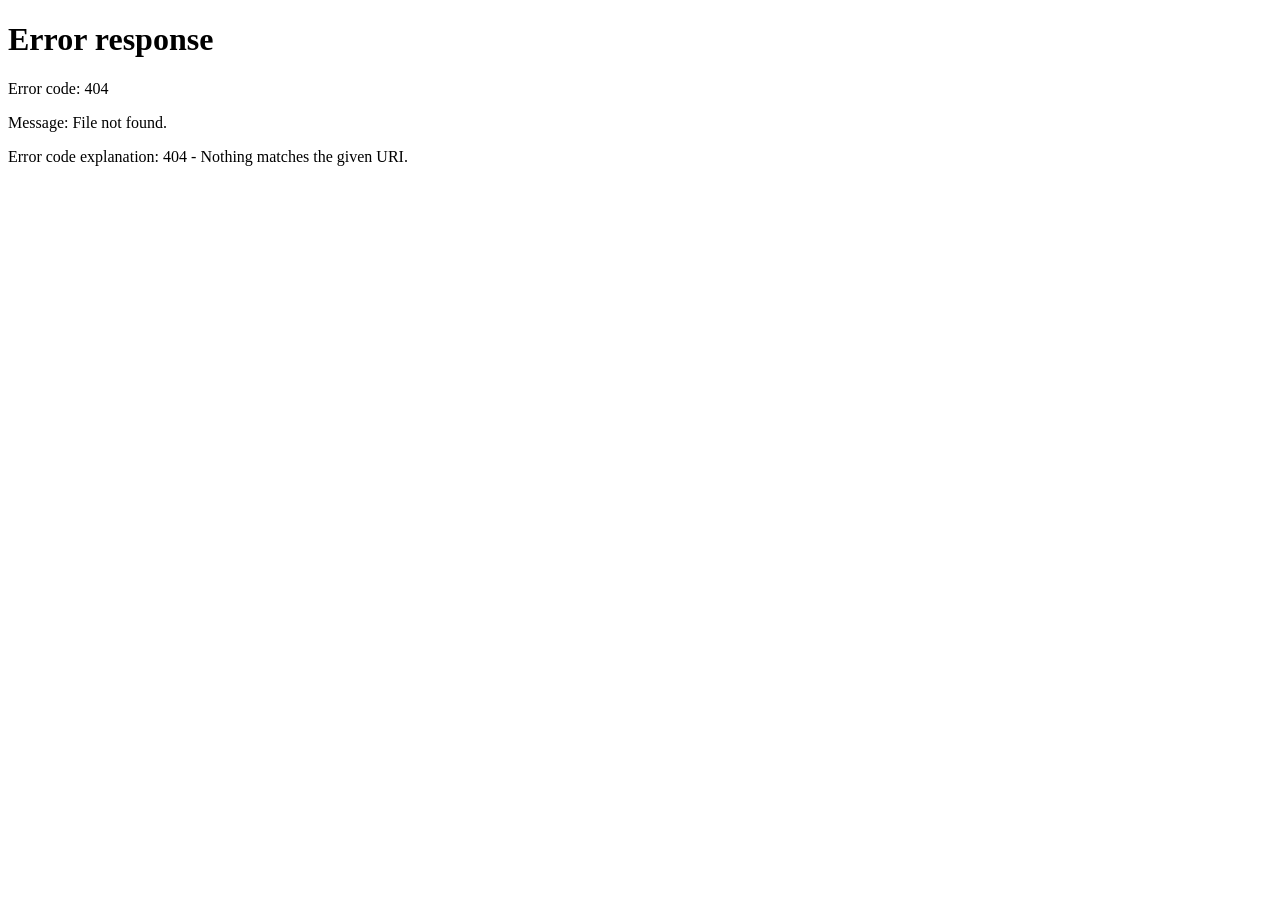
==== admin-cadastro.html @ 0ddbc421 "Add files via upload" ====
<!DOCTYPE html>
<html lang="pt-BR">
  <head>
    <meta charset="UTF-8" />
    <meta name="viewport" content="width=device-width, initial-scale=1.0" />
    <title>Cadastro de Cliente</title>
    <link rel="stylesheet" href="https://cdnjs.cloudflare.com/ajax/libs/font-awesome/6.5.2/css/all.min.css" />
    <link rel="stylesheet" href="./css/admin-cadastro.css" />
  </head>
  <body>
    <div class="app-shell">
      <aside class="sidebar" id="sidebar">
        <div class="sidebar-header">
          <div class="brand">
            <div class="brand-icon"><i class="fa-solid fa-shield-halved"></i></div>
            <div>
              <strong>Lavínia Souto</strong>
              <span>Administração</span>
            </div>
          </div>
        </div>

        <nav class="sidebar-nav" aria-label="Menu principal">
          <a class="nav-link" href="./admin.html"><i class="fa-solid fa-chart-line"></i> Dashboard</a>
          <a class="nav-link" href="./admin.html"><i class="fa-solid fa-users"></i> Usuários</a>
          <a class="nav-link active" href="./admin-cadastro.html"><i class="fa-solid fa-user-plus"></i> Cadastrar Cliente</a>
          <a class="nav-link" href="./paginainicial.html"><i class="fa-solid fa-gear"></i> Configurações</a>
        </nav>

        <div class="sidebar-footer">
          <strong>Acesso restrito</strong>
          <span>Somente administradores podem cadastrar novos clientes.</span>
        </div>
      </aside>

      <div class="sidebar-overlay" id="sidebarOverlay"></div>

      <main class="main-panel">
        <header class="topbar">
          <div class="topbar-left">
            <button class="mobile-toggle" id="mobileToggle" type="button" aria-label="Abrir menu">
              <i class="fa-solid fa-bars"></i>
            </button>
            <div>
              <p class="eyebrow">Painel Administrativo</p>
              <h1>Cadastro de clientes</h1>
            </div>
          </div>
          <a class="back-btn" href="./admin.html"><i class="fa-solid fa-arrow-left"></i> Voltar</a>
        </header>

        <section class="page-content">
          <section class="panel-card form-card">
            <div class="panel-header">
              <div>
                <p class="eyebrow">Novo cadastro</p>
                <h2>Preencha os dados abaixo</h2>
              </div>
            </div>

            <form class="register-form" id="registerForm" novalidate>
              <div class="field-card">
                <label for="nome">Nome completo</label>
                <div class="input-wrap">
                  <i class="fa-solid fa-user"></i>
                  <input id="nome" name="nome" type="text" placeholder="Digite o nome completo" required />
                </div>
              </div>

              <div class="field-card">
                <label for="email">Email</label>
                <div class="input-wrap">
                  <i class="fa-solid fa-envelope"></i>
                  <input id="email" name="email" type="email" placeholder="Digite o e-mail" required />
                </div>
              </div>

              <div class="field-card">
                <label for="endereco">Endereço</label>
                <div class="input-wrap">
                  <i class="fa-solid fa-location-dot"></i>
                  <input id="endereco" name="endereco" type="text" placeholder="Digite o endereço" required />
                </div>
              </div>

              <div class="field-card">
                <label for="cpf">CPF</label>
                <div class="input-wrap">
                  <i class="fa-solid fa-id-card"></i>
                  <input id="cpf" name="cpf" type="text" placeholder="000.000.000-00" maxlength="14" required />
                </div>
              </div>

              <div class="field-card">
                <label for="senha">Senha</label>
                <div class="input-wrap">
                  <i class="fa-solid fa-lock"></i>
                  <input id="senha" name="senha" type="password" placeholder="Digite a senha" required />
                </div>
              </div>

              <div class="form-actions">
                <button class="submit-btn" type="submit"><i class="fa-solid fa-user-plus"></i> Cadastrar cliente</button>
              </div>

              <div class="message" id="messageBox" aria-live="polite"></div>
            </form>
          </section>

          <section class="panel-card list-card">
            <div class="panel-header">
              <div>
                <p class="eyebrow">Clientes</p>
                <h2>Clientes cadastrados</h2>
              </div>
            </div>
            <div id="clientesList" class="clients-list"></div>
          </section>
        </section>
      </main>
    </div>

    <script type="module" src="./js/admin-cadastro.js"></script>
  </body>
</html>
---- css/admin-cadastro.css ----
:root {
  --bg: #f3f6fb;
  --surface: #ffffff;
  --surface-muted: #f8faff;
  --border: #dfe7f1;
  --text: #0f172a;
  --muted: #64748b;
  --primary: #0f4c81;
  --primary-2: #1d6fbf;
  --danger: #dc2626;
  --success: #0f766e;
  --shadow: 0 18px 50px rgba(15, 23, 42, 0.12);
}

* { box-sizing: border-box; }

body {
  margin: 0;
  font-family: "Segoe UI", Arial, sans-serif;
  background: linear-gradient(135deg, #f3f6fb 0%, #e8eef8 100%);
  color: var(--text);
}

a { text-decoration: none; }

body.modal-open { overflow: hidden; }

.app-shell { min-height: 100vh; display: flex; }

.sidebar {
  position: fixed;
  inset: 0 auto 0 0;
  width: 280px;
  background: linear-gradient(180deg, #071a2d 0%, #0f4c81 100%);
  color: #f8fafc;
  padding: 24px 20px;
  display: flex;
  flex-direction: column;
  gap: 24px;
  z-index: 20;
  transition: transform 0.25s ease;
}

.sidebar-header { display: flex; align-items: center; justify-content: space-between; gap: 12px; }

.brand { display: flex; align-items: center; gap: 12px; }
.brand-icon {
  width: 44px; height: 44px; border-radius: 14px; display: grid; place-items: center; background: rgba(255,255,255,0.18); font-size: 1.05rem;
}
.brand strong { display: block; font-size: 1rem; }
.brand span { color: rgba(248,250,252,0.75); font-size: 0.84rem; }

.sidebar-nav { display: flex; flex-direction: column; gap: 8px; }
.nav-link {
  border: 0; background: transparent; color: rgba(248,250,252,0.9); text-align: left; padding: 13px 14px; border-radius: 14px; display: flex; align-items: center; gap: 12px; cursor: pointer; transition: background 0.2s ease, transform 0.2s ease;
}
.nav-link:hover, .nav-link.active { background: rgba(255,255,255,0.16); transform: translateX(2px); }

.sidebar-footer {
  margin-top: auto; padding: 16px; border-radius: 16px; background: rgba(255,255,255,0.1); color: rgba(248,250,252,0.88);
}
.sidebar-footer strong { display: block; margin-bottom: 6px; }

.main-panel { flex: 1; margin-left: 280px; min-height: 100vh; padding: 24px; }

.topbar {
  display: flex; align-items: center; justify-content: space-between; gap: 16px; margin-bottom: 22px; padding: 18px 22px; border-radius: 20px; background: rgba(255,255,255,0.84); backdrop-filter: blur(16px); box-shadow: 0 10px 30px rgba(15,23,42,0.06);
}
.topbar-left { display: flex; align-items: center; gap: 12px; }
.topbar-actions { display: flex; gap: 10px; flex-wrap: wrap; }
.mobile-toggle {
  display: none; border: 0; width: 44px; height: 44px; border-radius: 12px; background: var(--surface-muted); color: var(--primary); cursor: pointer;
}
.eyebrow { margin: 0 0 4px; text-transform: uppercase; letter-spacing: 0.22em; color: var(--muted); font-size: 0.72rem; font-weight: 700; }
.back-btn {
  display: inline-flex; align-items: center; gap: 8px; padding: 10px 14px; border-radius: 999px; background: var(--surface-muted); color: var(--primary); font-weight: 600;
}

.page-content { display: grid; grid-template-columns: 1.1fr 0.9fr; gap: 20px; }
.panel-card { background: var(--surface); border: 1px solid var(--border); border-radius: 24px; box-shadow: var(--shadow); padding: 22px; }
.panel-header { display: flex; justify-content: space-between; align-items: center; gap: 16px; margin-bottom: 18px; }
.panel-header h2 { font-size: 1.2rem; }

.register-form { display: grid; gap: 14px; }
.field-card {
  background: var(--surface-muted); border: 1px solid var(--border); border-radius: 18px; padding: 14px 16px;
}
.field-card label { display: block; font-weight: 700; margin-bottom: 8px; }
.input-wrap { display: flex; align-items: center; gap: 10px; border: 1px solid var(--border); border-radius: 14px; background: #fff; padding: 12px 14px; }
.input-wrap i { color: var(--muted); }
.input-wrap input { border: 0; outline: 0; width: 100%; background: transparent; }

.form-actions { display: flex; justify-content: flex-end; }
.submit-btn {
  border: 0; border-radius: 999px; padding: 12px 16px; background: linear-gradient(135deg, var(--primary) 0%, var(--primary-2) 100%); color: #fff; cursor: pointer; font-weight: 700; display: inline-flex; align-items: center; gap: 8px;
}
.message {
  min-height: 24px; margin-top: 4px; color: var(--muted); font-weight: 600;
}
.message.success { color: var(--success); }
.message.error { color: var(--danger); }

.clients-list { display: flex; flex-direction: column; gap: 10px; }
.client-item {
  display: flex; justify-content: space-between; align-items: center; gap: 12px; padding: 12px 14px; border-radius: 14px; background: var(--surface-muted); border: 1px solid var(--border);
}
.client-item strong { display: block; margin-bottom: 4px; }
.client-item span { color: var(--muted); font-size: 0.92rem; }

.sidebar-overlay { display: none; position: fixed; inset: 0; background: rgba(15,23,42,0.56); z-index: 15; }
.sidebar-overlay.active { display: block; }

@media (max-width: 900px) {
  .sidebar { transform: translateX(-100%); }
  .sidebar.open { transform: translateX(0); }
  .main-panel { margin-left: 0; padding: 18px; }
  .mobile-toggle { display: inline-grid; place-items: center; }
  .page-content { grid-template-columns: 1fr; }
}

@media (max-width: 640px) {
  .main-panel { padding: 14px; }
  .topbar { flex-direction: column; align-items: flex-start; padding: 16px; }
  .panel-card { padding: 16px; }
  .client-item { flex-direction: column; align-items: flex-start; }
}
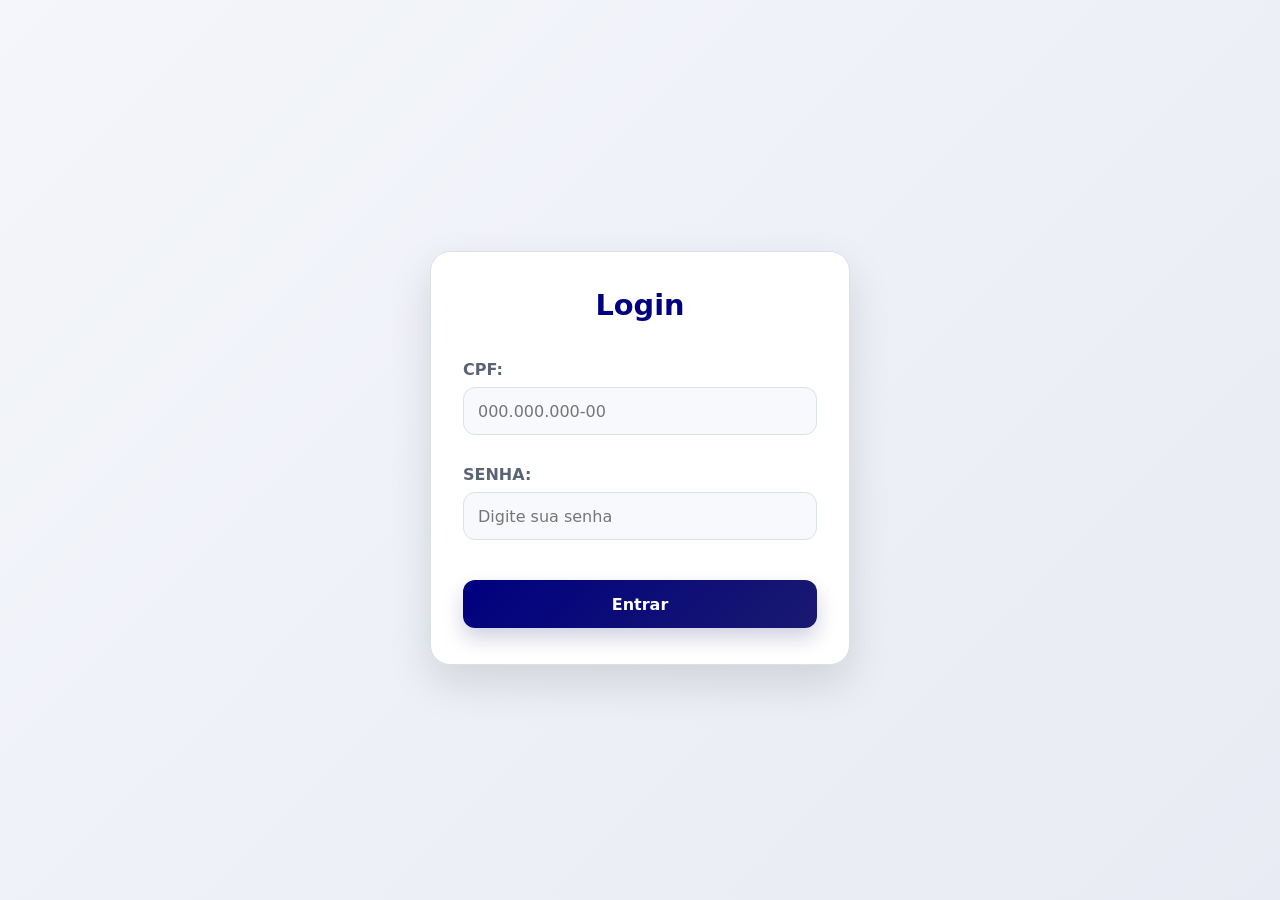
==== commit 8d9b1749: "feat: Atulizando frontend para receber novos dados do backend" ====
--- a/admin-cadastro.html
+++ b/admin-cadastro.html
@@ -120,6 +120,6 @@
       </main>
     </div>
 
-    <script type="module" src="./js/admin-cadastro.js"></script>
+    <script src="./js/admin-cadastro.js"></script>
   </body>
 </html>
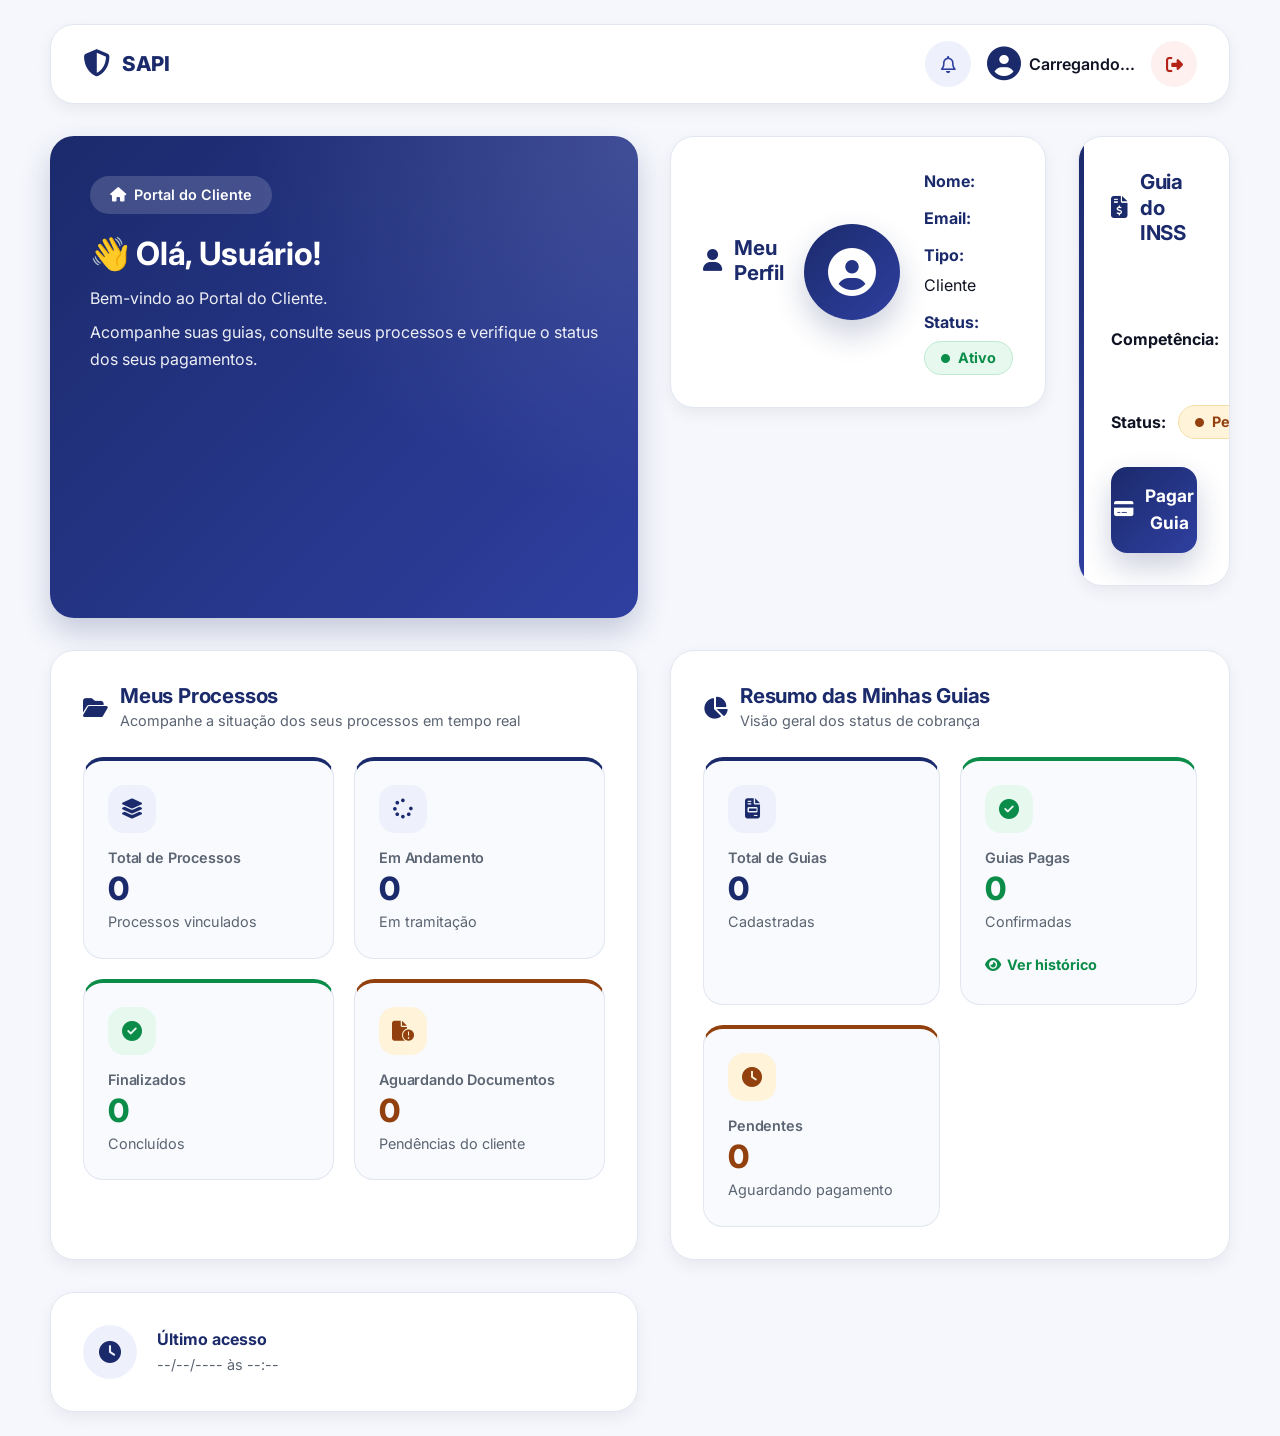
==== commit 3666a5d3: "feat: resolvendo problema de modulo no frontend" ====
--- a/admin-cadastro.html
+++ b/admin-cadastro.html
@@ -1,125 +1,522 @@
 <!DOCTYPE html>
 <html lang="pt-BR">
-  <head>
-    <meta charset="UTF-8" />
-    <meta name="viewport" content="width=device-width, initial-scale=1.0" />
-    <title>Cadastro de Cliente</title>
-    <link rel="stylesheet" href="https://cdnjs.cloudflare.com/ajax/libs/font-awesome/6.5.2/css/all.min.css" />
-    <link rel="stylesheet" href="./css/admin-cadastro.css" />
-  </head>
-  <body>
-    <div class="app-shell">
-      <aside class="sidebar" id="sidebar">
-        <div class="sidebar-header">
-          <div class="brand">
-            <div class="brand-icon"><i class="fa-solid fa-shield-halved"></i></div>
+
+<head>
+  <meta charset="UTF-8" />
+  <meta name="viewport" content="width=device-width, initial-scale=1.0" />
+
+  <title>Cadastro de Cliente | Administração</title>
+
+  <link rel="stylesheet" href="https://cdnjs.cloudflare.com/ajax/libs/font-awesome/6.5.2/css/all.min.css" />
+
+  <link rel="stylesheet" href="./css/admin-cadastro.css" />
+</head>
+
+
+<body>
+
+  <div class="app-shell">
+
+
+    <!-- SIDEBAR -->
+    <aside class="sidebar" id="sidebar">
+
+      <div class="sidebar-header">
+
+        <div class="brand">
+
+          <div class="brand-icon">
+            <i class="fa-solid fa-shield-halved"></i>
+          </div>
+
+
+          <div>
+            <strong>Lavínia Souto</strong>
+            <span>Administração</span>
+          </div>
+
+        </div>
+
+      </div>
+
+
+
+      <nav class="sidebar-nav">
+
+
+        <a class="nav-link" href="./admin.html">
+          <i class="fa-solid fa-chart-line"></i>
+          Dashboard
+        </a>
+
+
+
+        <a class="nav-link" href="./admin.html">
+          <i class="fa-solid fa-users"></i>
+          Usuários
+        </a>
+
+
+
+        <a class="nav-link active" href="./admin-cadastro.html">
+
+          <i class="fa-solid fa-user-plus"></i>
+
+          Cadastrar Cliente
+
+        </a>
+
+
+
+        <a class="nav-link" href="./admin.html">
+
+          <i class="fa-solid fa-gear"></i>
+
+          Configurações
+
+        </a>
+
+
+
+      </nav>
+
+
+
+
+      <div class="sidebar-footer">
+
+        <strong>Acesso restrito</strong>
+
+        <span>
+          Somente administradores podem cadastrar novos clientes.
+        </span>
+
+      </div>
+
+
+    </aside>
+
+
+
+
+    <div class="sidebar-overlay" id="sidebarOverlay"></div>
+
+
+
+
+
+    <!-- CONTEÚDO PRINCIPAL -->
+
+    <main class="main-panel">
+
+
+      <header class="topbar">
+
+
+        <div class="topbar-left">
+
+
+          <button class="mobile-toggle" id="mobileToggle" type="button">
+
+            <i class="fa-solid fa-bars"></i>
+
+          </button>
+
+
+
+          <div>
+
+            <p class="eyebrow">
+              Painel Administrativo
+            </p>
+
+
+            <h1>
+              Cadastro de clientes
+            </h1>
+
+
+          </div>
+
+
+        </div>
+
+
+
+
+
+        <a class="back-btn" href="./admin.html">
+
+          <i class="fa-solid fa-arrow-left"></i>
+
+          Voltar
+
+        </a>
+
+
+
+      </header>
+
+
+
+
+
+
+
+      <section class="page-content">
+
+
+
+
+
+        <!-- FORMULÁRIO -->
+
+        <section class="panel-card form-card">
+
+
+          <div class="panel-header">
+
             <div>
-              <strong>Lavínia Souto</strong>
-              <span>Administração</span>
-            </div>
+
+              <p class="eyebrow">
+                Novo cadastro
+              </p>
+
+
+              <h2>
+                Preencha os dados abaixo
+              </h2>
+
+
+            </div>
+
+
           </div>
-        </div>
-
-        <nav class="sidebar-nav" aria-label="Menu principal">
-          <a class="nav-link" href="./admin.html"><i class="fa-solid fa-chart-line"></i> Dashboard</a>
-          <a class="nav-link" href="./admin.html"><i class="fa-solid fa-users"></i> Usuários</a>
-          <a class="nav-link active" href="./admin-cadastro.html"><i class="fa-solid fa-user-plus"></i> Cadastrar Cliente</a>
-          <a class="nav-link" href="./paginainicial.html"><i class="fa-solid fa-gear"></i> Configurações</a>
-        </nav>
-
-        <div class="sidebar-footer">
-          <strong>Acesso restrito</strong>
-          <span>Somente administradores podem cadastrar novos clientes.</span>
-        </div>
-      </aside>
-
-      <div class="sidebar-overlay" id="sidebarOverlay"></div>
-
-      <main class="main-panel">
-        <header class="topbar">
-          <div class="topbar-left">
-            <button class="mobile-toggle" id="mobileToggle" type="button" aria-label="Abrir menu">
-              <i class="fa-solid fa-bars"></i>
-            </button>
+
+
+
+
+
+
+          <form class="register-form" id="registerForm" novalidate>
+
+
+
+
+
+            <div class="field-card">
+
+              <label for="nome">
+                Nome completo
+              </label>
+
+
+              <div class="input-wrap">
+
+                <i class="fa-solid fa-user"></i>
+
+
+                <input id="nome" name="nome" type="text" placeholder="Digite o nome completo" autocomplete="name"
+                  required />
+
+              </div>
+
+
+            </div>
+
+
+
+
+
+
+
+            <div class="field-card">
+
+
+              <label for="email">
+                Email
+              </label>
+
+
+              <div class="input-wrap">
+
+
+                <i class="fa-solid fa-envelope"></i>
+
+
+                <input id="email" name="email" type="email" placeholder="Digite o e-mail" autocomplete="email"
+                  required />
+
+
+
+              </div>
+
+
+            </div>
+
+
+
+
+
+
+
+
+            <div class="field-card">
+
+
+              <label for="endereco">
+                Endereço
+              </label>
+
+
+
+              <div class="input-wrap">
+
+
+                <i class="fa-solid fa-location-dot"></i>
+
+
+
+                <input id="endereco" name="endereco" type="text" placeholder="Digite o endereço"
+                  autocomplete="street-address" required />
+
+
+
+              </div>
+
+
+
+            </div>
+
+
+
+
+
+
+
+
+
+            <div class="field-card">
+
+
+              <label for="cpf">
+                CPF
+              </label>
+
+
+
+              <div class="input-wrap">
+
+
+                <i class="fa-solid fa-id-card"></i>
+
+
+
+                <input id="cpf" name="cpf" type="text" placeholder="000.000.000-00" maxlength="14" autocomplete="off"
+                  required />
+
+
+
+              </div>
+
+
+            </div>
+
+
+
+
+
+
+
+
+
+            <div class="field-card">
+
+
+              <label for="telefone">
+                Telefone
+              </label>
+
+
+
+              <div class="input-wrap">
+
+
+                <i class="fa-solid fa-phone"></i>
+
+
+
+                <input id="telefone" name="numeroTelefone" type="text" placeholder="27 99723-0221" maxlength="13"
+                  autocomplete="tel" required />
+
+
+
+              </div>
+
+
+
+            </div>
+
+
+
+
+
+
+
+
+
+            <div class="field-card">
+
+
+              <label for="senha">
+                Senha
+              </label>
+
+
+
+              <div class="input-wrap">
+
+
+                <i class="fa-solid fa-lock"></i>
+
+
+
+                <input id="senha" name="senha" type="password" placeholder="Digite a senha" autocomplete="new-password"
+                  required />
+
+
+
+              </div>
+
+
+            </div>
+
+
+
+
+
+
+
+
+
+            <div class="form-actions">
+
+
+              <button class="submit-btn" type="submit">
+
+
+                <i class="fa-solid fa-user-plus"></i>
+
+
+                Cadastrar cliente
+
+
+              </button>
+
+
+            </div>
+
+
+
+
+
+
+
+
+            <div class="message" id="messageBox" aria-live="polite">
+            </div>
+
+
+
+
+
+          </form>
+
+
+
+        </section>
+
+
+
+
+
+
+
+
+
+        <!-- LISTA CLIENTES -->
+
+
+        <section class="panel-card list-card">
+
+
+          <div class="panel-header">
+
+
             <div>
-              <p class="eyebrow">Painel Administrativo</p>
-              <h1>Cadastro de clientes</h1>
-            </div>
+
+
+              <p class="eyebrow">
+                Clientes
+              </p>
+
+
+
+              <h2>
+                Clientes cadastrados
+              </h2>
+
+
+
+            </div>
+
+
           </div>
-          <a class="back-btn" href="./admin.html"><i class="fa-solid fa-arrow-left"></i> Voltar</a>
-        </header>
-
-        <section class="page-content">
-          <section class="panel-card form-card">
-            <div class="panel-header">
-              <div>
-                <p class="eyebrow">Novo cadastro</p>
-                <h2>Preencha os dados abaixo</h2>
-              </div>
-            </div>
-
-            <form class="register-form" id="registerForm" novalidate>
-              <div class="field-card">
-                <label for="nome">Nome completo</label>
-                <div class="input-wrap">
-                  <i class="fa-solid fa-user"></i>
-                  <input id="nome" name="nome" type="text" placeholder="Digite o nome completo" required />
-                </div>
-              </div>
-
-              <div class="field-card">
-                <label for="email">Email</label>
-                <div class="input-wrap">
-                  <i class="fa-solid fa-envelope"></i>
-                  <input id="email" name="email" type="email" placeholder="Digite o e-mail" required />
-                </div>
-              </div>
-
-              <div class="field-card">
-                <label for="endereco">Endereço</label>
-                <div class="input-wrap">
-                  <i class="fa-solid fa-location-dot"></i>
-                  <input id="endereco" name="endereco" type="text" placeholder="Digite o endereço" required />
-                </div>
-              </div>
-
-              <div class="field-card">
-                <label for="cpf">CPF</label>
-                <div class="input-wrap">
-                  <i class="fa-solid fa-id-card"></i>
-                  <input id="cpf" name="cpf" type="text" placeholder="000.000.000-00" maxlength="14" required />
-                </div>
-              </div>
-
-              <div class="field-card">
-                <label for="senha">Senha</label>
-                <div class="input-wrap">
-                  <i class="fa-solid fa-lock"></i>
-                  <input id="senha" name="senha" type="password" placeholder="Digite a senha" required />
-                </div>
-              </div>
-
-              <div class="form-actions">
-                <button class="submit-btn" type="submit"><i class="fa-solid fa-user-plus"></i> Cadastrar cliente</button>
-              </div>
-
-              <div class="message" id="messageBox" aria-live="polite"></div>
-            </form>
-          </section>
-
-          <section class="panel-card list-card">
-            <div class="panel-header">
-              <div>
-                <p class="eyebrow">Clientes</p>
-                <h2>Clientes cadastrados</h2>
-              </div>
-            </div>
-            <div id="clientesList" class="clients-list"></div>
-          </section>
+
+
+
+
+
+          <div id="clientesList" class="clients-list">
+
+
+          </div>
+
+
+
+
+
         </section>
-      </main>
-    </div>
-
-    <script src="./js/admin-cadastro.js"></script>
-  </body>
-</html>
+
+
+
+
+
+
+
+      </section>
+
+
+
+
+
+    </main>
+
+
+
+
+
+  </div>
+
+
+
+
+
+  <script type="module" src="./js-admin/admin-cadastro.js">
+  </script>
+
+
+
+</body>
+
+</html>
--- a/css/admin-cadastro.css
+++ b/css/admin-cadastro.css
@@ -1,126 +1,573 @@
+/* ==========================================================================
+   DESIGN SYSTEM & VARIABLES (SAAS PREMIUM THEME)
+   ========================================================================== */
 :root {
-  --bg: #f3f6fb;
+  /* Color Palette - Neutrals */
+  --bg-app: #f8fafc;
   --surface: #ffffff;
-  --surface-muted: #f8faff;
-  --border: #dfe7f1;
-  --text: #0f172a;
-  --muted: #64748b;
-  --primary: #0f4c81;
-  --primary-2: #1d6fbf;
-  --danger: #dc2626;
-  --success: #0f766e;
-  --shadow: 0 18px 50px rgba(15, 23, 42, 0.12);
-}
-
-* { box-sizing: border-box; }
+  --surface-muted: #f1f5f9;
+  --surface-hover: #e2e8f0;
+
+  /* Color Palette - Primary Accent (SaaS Dark Blue / Slate) */
+  --primary-50: #eff6ff;
+  --primary-100: #dbeafe;
+  --primary-500: #3b82f6;
+  --primary-600: #2563eb;
+  --primary-700: #1d4ed8;
+  --primary-800: #1e40af;
+  --primary-900: #0f172a;
+
+  /* Sidebar Gradient / Colors */
+  --sidebar-bg-start: #0f172a;
+  --sidebar-bg-end: #1e293b;
+  --sidebar-border: rgba(255, 255, 255, 0.08);
+  --sidebar-text: #94a3b8;
+  --sidebar-text-active: #ffffff;
+  --sidebar-item-hover: rgba(255, 255, 255, 0.06);
+  --sidebar-item-active: rgba(255, 255, 255, 0.12);
+
+  /* Functional Colors */
+  --text-main: #0f172a;
+  --text-muted: #64748b;
+  --border-color: #e2e8f0;
+  --border-focus: #3b82f6;
+
+  --danger: #ef4444;
+  --danger-bg: #fef2f2;
+  --success: #10b981;
+  --success-bg: #ecfdf5;
+
+  /* Typography */
+  --font-sans: 'Inter', -apple-system, BlinkMacSystemFont, "Segoe UI", Roboto, "Helvetica Neue", Arial, sans-serif;
+
+  /* Elevation & Shadows */
+  --shadow-xs: 0 1px 2px 0 rgba(0, 0, 0, 0.05);
+  --shadow-sm: 0 1px 3px 0 rgba(0, 0, 0, 0.1), 0 1px 2px -1px rgba(0, 0, 0, 0.1);
+  --shadow-md: 0 4px 6px -1px rgba(0, 0, 0, 0.1), 0 2px 4px -2px rgba(0, 0, 0, 0.1);
+  --shadow-lg: 0 10px 15px -3px rgba(0, 0, 0, 0.1), 0 4px 6px -4px rgba(0, 0, 0, 0.1);
+  --shadow-glow: 0 0 20px rgba(37, 99, 235, 0.25);
+
+  /* Radius */
+  --radius-sm: 8px;
+  --radius-md: 12px;
+  --radius-lg: 16px;
+  --radius-xl: 24px;
+  --radius-full: 9999px;
+
+  /* Transitions */
+  --transition-fast: 150ms cubic-bezier(0.4, 0, 0.2, 1);
+  --transition-normal: 250ms cubic-bezier(0.4, 0, 0.2, 1);
+}
+
+/* ==========================================================================
+   BASE & RESET
+   ========================================================================== */
+*, *::before, *::after {
+  box-sizing: border-box;
+  margin: 0;
+  padding: 0;
+}
 
 body {
-  margin: 0;
-  font-family: "Segoe UI", Arial, sans-serif;
-  background: linear-gradient(135deg, #f3f6fb 0%, #e8eef8 100%);
-  color: var(--text);
-}
-
-a { text-decoration: none; }
-
-body.modal-open { overflow: hidden; }
-
-.app-shell { min-height: 100vh; display: flex; }
-
+  font-family: var(--font-sans);
+  background-color: var(--bg-app);
+  color: var(--text-main);
+  line-height: 1.5;
+  -webkit-font-smoothing: antialiased;
+  -moz-osx-font-smoothing: grayscale;
+}
+
+a {
+  color: inherit;
+  text-decoration: none;
+}
+
+body.modal-open {
+  overflow: hidden;
+}
+
+/* ==========================================================================
+   LAYOUT SHELL
+   ========================================================================== */
+.app-shell {
+  min-height: 100vh;
+  display: flex;
+  background-color: var(--bg-app);
+}
+
+/* ==========================================================================
+   SIDEBAR COMPONENT
+   ========================================================================== */
 .sidebar {
   position: fixed;
   inset: 0 auto 0 0;
   width: 280px;
-  background: linear-gradient(180deg, #071a2d 0%, #0f4c81 100%);
-  color: #f8fafc;
-  padding: 24px 20px;
+  background: linear-gradient(180deg, var(--sidebar-bg-start) 0%, var(--sidebar-bg-end) 100%);
+  border-right: 1px solid var(--sidebar-border);
+  color: var(--sidebar-text);
+  padding: 24px 16px;
   display: flex;
   flex-direction: column;
   gap: 24px;
+  z-index: 30;
+  transition: transform var(--transition-normal);
+  box-shadow: 4px 0 24px rgba(0, 0, 0, 0.12);
+}
+
+.sidebar-header {
+  display: flex;
+  align-items: center;
+  justify-content: space-between;
+  padding: 0 8px;
+}
+
+.brand {
+  display: flex;
+  align-items: center;
+  gap: 12px;
+}
+
+.brand-icon {
+  width: 42px;
+  height: 42px;
+  border-radius: var(--radius-md);
+  display: grid;
+  place-items: center;
+  background: linear-gradient(135deg, var(--primary-600), var(--primary-800));
+  color: #ffffff;
+  font-size: 1.1rem;
+  box-shadow: var(--shadow-glow);
+}
+
+.brand strong {
+  display: block;
+  color: #ffffff;
+  font-size: 0.95rem;
+  font-weight: 600;
+  letter-spacing: -0.01em;
+}
+
+.brand span {
+  color: var(--sidebar-text);
+  font-size: 0.78rem;
+  font-weight: 400;
+}
+
+/* Navigation Links */
+.sidebar-nav {
+  display: flex;
+  flex-direction: column;
+  gap: 4px;
+}
+
+.nav-link {
+  border: 0;
+  background: transparent;
+  color: var(--sidebar-text);
+  text-align: left;
+  padding: 10px 14px;
+  border-radius: var(--radius-md);
+  display: flex;
+  align-items: center;
+  gap: 12px;
+  font-size: 0.9rem;
+  font-weight: 500;
+  cursor: pointer;
+  transition: all var(--transition-fast);
+}
+
+.nav-link:hover {
+  background: var(--sidebar-item-hover);
+  color: var(--sidebar-text-active);
+  transform: translateX(3px);
+}
+
+.nav-link.active {
+  background: var(--sidebar-item-active);
+  color: #ffffff;
+  font-weight: 600;
+  box-shadow: inset 0 0 0 1px rgba(255, 255, 255, 0.1);
+}
+
+/* Sidebar Footer Widget */
+.sidebar-footer {
+  margin-top: auto;
+  padding: 16px;
+  border-radius: var(--radius-md);
+  background: rgba(255, 255, 255, 0.03);
+  border: 1px solid var(--sidebar-border);
+  color: var(--sidebar-text);
+  font-size: 0.82rem;
+  backdrop-filter: blur(4px);
+}
+
+.sidebar-footer strong {
+  display: block;
+  color: #ffffff;
+  margin-bottom: 4px;
+  font-size: 0.88rem;
+}
+
+/* ==========================================================================
+   MAIN CONTENT AREA
+   ========================================================================== */
+.main-panel {
+  flex: 1;
+  margin-left: 280px;
+  min-height: 100vh;
+  padding: 32px 36px;
+  transition: margin var(--transition-normal);
+}
+
+/* Topbar Header */
+.topbar {
+  display: flex;
+  align-items: center;
+  justify-content: space-between;
+  gap: 16px;
+  margin-bottom: 28px;
+  padding: 14px 24px;
+  border-radius: var(--radius-lg);
+  background: rgba(255, 255, 255, 0.75);
+  backdrop-filter: blur(12px);
+  -webkit-backdrop-filter: blur(12px);
+  border: 1px solid rgba(255, 255, 255, 0.8);
+  box-shadow: var(--shadow-sm);
+  position: sticky;
+  top: 16px;
+  z-index: 10;
+}
+
+.topbar-left {
+  display: flex;
+  align-items: center;
+  gap: 12px;
+}
+
+.topbar-actions {
+  display: flex;
+  gap: 10px;
+  align-items: center;
+  flex-wrap: wrap;
+}
+
+.mobile-toggle {
+  display: none;
+  border: 1px solid var(--border-color);
+  width: 40px;
+  height: 40px;
+  border-radius: var(--radius-sm);
+  background: var(--surface);
+  color: var(--text-main);
+  cursor: pointer;
+  transition: background var(--transition-fast);
+}
+
+.mobile-toggle:hover {
+  background: var(--surface-muted);
+}
+
+.eyebrow {
+  margin: 0 0 2px;
+  text-transform: uppercase;
+  letter-spacing: 0.08em;
+  color: var(--text-muted);
+  font-size: 0.68rem;
+  font-weight: 700;
+}
+
+.back-btn {
+  display: inline-flex;
+  align-items: center;
+  gap: 8px;
+  padding: 8px 16px;
+  border-radius: var(--radius-full);
+  background: var(--surface);
+  border: 1px solid var(--border-color);
+  color: var(--text-main);
+  font-size: 0.85rem;
+  font-weight: 600;
+  box-shadow: var(--shadow-xs);
+  transition: all var(--transition-fast);
+}
+
+.back-btn:hover {
+  background: var(--surface-muted);
+  border-color: #cbd5e1;
+  transform: translateY(-1px);
+}
+
+/* ==========================================================================
+   PAGE CONTENT & CARDS
+   ========================================================================== */
+.page-content {
+  display: grid;
+  grid-template-columns: 1.15fr 0.85fr;
+  gap: 24px;
+}
+
+.panel-card {
+  background: var(--surface);
+  border: 1px solid var(--border-color);
+  border-radius: var(--radius-xl);
+  box-shadow: var(--shadow-sm);
+  padding: 28px;
+  transition: box-shadow var(--transition-normal);
+}
+
+.panel-card:hover {
+  box-shadow: var(--shadow-md);
+}
+
+.panel-header {
+  display: flex;
+  justify-content: space-between;
+  align-items: center;
+  gap: 16px;
+  margin-bottom: 24px;
+  padding-bottom: 16px;
+  border-bottom: 1px solid var(--surface-muted);
+}
+
+.panel-header h2 {
+  font-size: 1.15rem;
+  font-weight: 700;
+  color: var(--text-main);
+  letter-spacing: -0.01em;
+}
+
+/* ==========================================================================
+   FORMS & INPUTS (PREMIUM STYLE)
+   ========================================================================== */
+.register-form {
+  display: grid;
+  gap: 18px;
+}
+
+.field-card {
+  background: transparent;
+  border: none;
+  padding: 0;
+}
+
+.field-card label {
+  display: block;
+  font-size: 0.82rem;
+  font-weight: 600;
+  color: var(--text-main);
+  margin-bottom: 6px;
+  text-transform: capitalize;
+}
+
+.input-wrap {
+  display: flex;
+  align-items: center;
+  gap: 10px;
+  border: 1px solid var(--border-color);
+  border-radius: var(--radius-md);
+  background: var(--surface);
+  padding: 10px 14px;
+  box-shadow: var(--shadow-xs);
+  transition: all var(--transition-fast);
+}
+
+.input-wrap:focus-within {
+  border-color: var(--border-focus);
+  box-shadow: 0 0 0 3px rgba(59, 130, 246, 0.15);
+}
+
+.input-wrap i {
+  color: var(--text-muted);
+  font-size: 0.95rem;
+}
+
+.input-wrap input {
+  border: 0;
+  outline: 0;
+  width: 100%;
+  background: transparent;
+  font-family: inherit;
+  font-size: 0.9rem;
+  color: var(--text-main);
+}
+
+.input-wrap input::placeholder {
+  color: #94a3b8;
+}
+
+/* Form Buttons */
+.form-actions {
+  display: flex;
+  justify-content: flex-end;
+  margin-top: 8px;
+}
+
+.submit-btn {
+  border: 0;
+  border-radius: var(--radius-md);
+  padding: 10px 20px;
+  background: linear-gradient(135deg, var(--primary-600) 0%, var(--primary-700) 100%);
+  color: #ffffff;
+  cursor: pointer;
+  font-size: 0.88rem;
+  font-weight: 600;
+  display: inline-flex;
+  align-items: center;
+  gap: 8px;
+  box-shadow: 0 2px 4px rgba(37, 99, 235, 0.2);
+  transition: all var(--transition-fast);
+}
+
+.submit-btn:hover {
+  background: linear-gradient(135deg, var(--primary-500) 0%, var(--primary-600) 100%);
+  box-shadow: 0 4px 12px rgba(37, 99, 235, 0.3);
+  transform: translateY(-1px);
+}
+
+.submit-btn:active {
+  transform: translateY(0);
+}
+
+.submit-btn:disabled {
+  background: #cbd5e1;
+  cursor: not-allowed;
+  box-shadow: none;
+  transform: none;
+}
+
+/* Form Alert Messages */
+.message {
+  min-height: 20px;
+  margin-top: 8px;
+  font-size: 0.82rem;
+  font-weight: 500;
+  border-radius: var(--radius-sm);
+}
+
+.message.success {
+  color: var(--success);
+  background: var(--success-bg);
+  padding: 8px 12px;
+  border: 1px solid rgba(16, 185, 129, 0.2);
+}
+
+.message.error {
+  color: var(--danger);
+  background: var(--danger-bg);
+  padding: 8px 12px;
+  border: 1px solid rgba(239, 68, 68, 0.2);
+}
+
+/* ==========================================================================
+   LISTS & DATA ITEMS
+   ========================================================================== */
+.clients-list {
+  display: flex;
+  flex-direction: column;
+  gap: 12px;
+}
+
+.client-item {
+  display: flex;
+  justify-content: space-between;
+  align-items: center;
+  gap: 12px;
+  padding: 14px 16px;
+  border-radius: var(--radius-md);
+  background: var(--surface);
+  border: 1px solid var(--border-color);
+  box-shadow: var(--shadow-xs);
+  transition: all var(--transition-fast);
+}
+
+.client-item:hover {
+  border-color: #cbd5e1;
+  background: var(--surface-muted);
+  transform: translateX(2px);
+}
+
+.client-item strong {
+  display: block;
+  font-size: 0.9rem;
+  font-weight: 600;
+  color: var(--text-main);
+  margin-bottom: 2px;
+}
+
+.client-item span {
+  color: var(--text-muted);
+  font-size: 0.82rem;
+}
+
+/* ==========================================================================
+   OVERLAY & RESPONSIVENESS
+   ========================================================================== */
+.sidebar-overlay {
+  display: none;
+  position: fixed;
+  inset: 0;
+  background: rgba(15, 23, 42, 0.6);
+  backdrop-filter: blur(4px);
   z-index: 20;
-  transition: transform 0.25s ease;
-}
-
-.sidebar-header { display: flex; align-items: center; justify-content: space-between; gap: 12px; }
-
-.brand { display: flex; align-items: center; gap: 12px; }
-.brand-icon {
-  width: 44px; height: 44px; border-radius: 14px; display: grid; place-items: center; background: rgba(255,255,255,0.18); font-size: 1.05rem;
-}
-.brand strong { display: block; font-size: 1rem; }
-.brand span { color: rgba(248,250,252,0.75); font-size: 0.84rem; }
-
-.sidebar-nav { display: flex; flex-direction: column; gap: 8px; }
-.nav-link {
-  border: 0; background: transparent; color: rgba(248,250,252,0.9); text-align: left; padding: 13px 14px; border-radius: 14px; display: flex; align-items: center; gap: 12px; cursor: pointer; transition: background 0.2s ease, transform 0.2s ease;
-}
-.nav-link:hover, .nav-link.active { background: rgba(255,255,255,0.16); transform: translateX(2px); }
-
-.sidebar-footer {
-  margin-top: auto; padding: 16px; border-radius: 16px; background: rgba(255,255,255,0.1); color: rgba(248,250,252,0.88);
-}
-.sidebar-footer strong { display: block; margin-bottom: 6px; }
-
-.main-panel { flex: 1; margin-left: 280px; min-height: 100vh; padding: 24px; }
-
-.topbar {
-  display: flex; align-items: center; justify-content: space-between; gap: 16px; margin-bottom: 22px; padding: 18px 22px; border-radius: 20px; background: rgba(255,255,255,0.84); backdrop-filter: blur(16px); box-shadow: 0 10px 30px rgba(15,23,42,0.06);
-}
-.topbar-left { display: flex; align-items: center; gap: 12px; }
-.topbar-actions { display: flex; gap: 10px; flex-wrap: wrap; }
-.mobile-toggle {
-  display: none; border: 0; width: 44px; height: 44px; border-radius: 12px; background: var(--surface-muted); color: var(--primary); cursor: pointer;
-}
-.eyebrow { margin: 0 0 4px; text-transform: uppercase; letter-spacing: 0.22em; color: var(--muted); font-size: 0.72rem; font-weight: 700; }
-.back-btn {
-  display: inline-flex; align-items: center; gap: 8px; padding: 10px 14px; border-radius: 999px; background: var(--surface-muted); color: var(--primary); font-weight: 600;
-}
-
-.page-content { display: grid; grid-template-columns: 1.1fr 0.9fr; gap: 20px; }
-.panel-card { background: var(--surface); border: 1px solid var(--border); border-radius: 24px; box-shadow: var(--shadow); padding: 22px; }
-.panel-header { display: flex; justify-content: space-between; align-items: center; gap: 16px; margin-bottom: 18px; }
-.panel-header h2 { font-size: 1.2rem; }
-
-.register-form { display: grid; gap: 14px; }
-.field-card {
-  background: var(--surface-muted); border: 1px solid var(--border); border-radius: 18px; padding: 14px 16px;
-}
-.field-card label { display: block; font-weight: 700; margin-bottom: 8px; }
-.input-wrap { display: flex; align-items: center; gap: 10px; border: 1px solid var(--border); border-radius: 14px; background: #fff; padding: 12px 14px; }
-.input-wrap i { color: var(--muted); }
-.input-wrap input { border: 0; outline: 0; width: 100%; background: transparent; }
-
-.form-actions { display: flex; justify-content: flex-end; }
-.submit-btn {
-  border: 0; border-radius: 999px; padding: 12px 16px; background: linear-gradient(135deg, var(--primary) 0%, var(--primary-2) 100%); color: #fff; cursor: pointer; font-weight: 700; display: inline-flex; align-items: center; gap: 8px;
-}
-.message {
-  min-height: 24px; margin-top: 4px; color: var(--muted); font-weight: 600;
-}
-.message.success { color: var(--success); }
-.message.error { color: var(--danger); }
-
-.clients-list { display: flex; flex-direction: column; gap: 10px; }
-.client-item {
-  display: flex; justify-content: space-between; align-items: center; gap: 12px; padding: 12px 14px; border-radius: 14px; background: var(--surface-muted); border: 1px solid var(--border);
-}
-.client-item strong { display: block; margin-bottom: 4px; }
-.client-item span { color: var(--muted); font-size: 0.92rem; }
-
-.sidebar-overlay { display: none; position: fixed; inset: 0; background: rgba(15,23,42,0.56); z-index: 15; }
-.sidebar-overlay.active { display: block; }
-
+  opacity: 0;
+  transition: opacity var(--transition-normal);
+}
+
+.sidebar-overlay.active {
+  display: block;
+  opacity: 1;
+}
+
+/* Tablet Layout (<= 900px) */
 @media (max-width: 900px) {
-  .sidebar { transform: translateX(-100%); }
-  .sidebar.open { transform: translateX(0); }
-  .main-panel { margin-left: 0; padding: 18px; }
-  .mobile-toggle { display: inline-grid; place-items: center; }
-  .page-content { grid-template-columns: 1fr; }
-}
-
+  .sidebar {
+    transform: translateX(-100%);
+  }
+
+  .sidebar.open {
+    transform: translateX(0);
+  }
+
+  .main-panel {
+    margin-left: 0;
+    padding: 20px;
+  }
+
+  .mobile-toggle {
+    display: inline-grid;
+    place-items: center;
+  }
+
+  .page-content {
+    grid-template-columns: 1fr;
+  }
+}
+
+/* Mobile Layout (<= 640px) */
 @media (max-width: 640px) {
-  .main-panel { padding: 14px; }
-  .topbar { flex-direction: column; align-items: flex-start; padding: 16px; }
-  .panel-card { padding: 16px; }
-  .client-item { flex-direction: column; align-items: flex-start; }
-}
+  .main-panel {
+    padding: 12px;
+  }
+
+  .topbar {
+    flex-direction: column;
+    align-items: stretch;
+    padding: 16px;
+    gap: 12px;
+  }
+
+  .topbar-actions {
+    justify-content: space-between;
+  }
+
+  .panel-card {
+    padding: 18px;
+    border-radius: var(--radius-lg);
+  }
+
+  .client-item {
+    flex-direction: column;
+    align-items: flex-start;
+    gap: 6px;
+  }
+}
